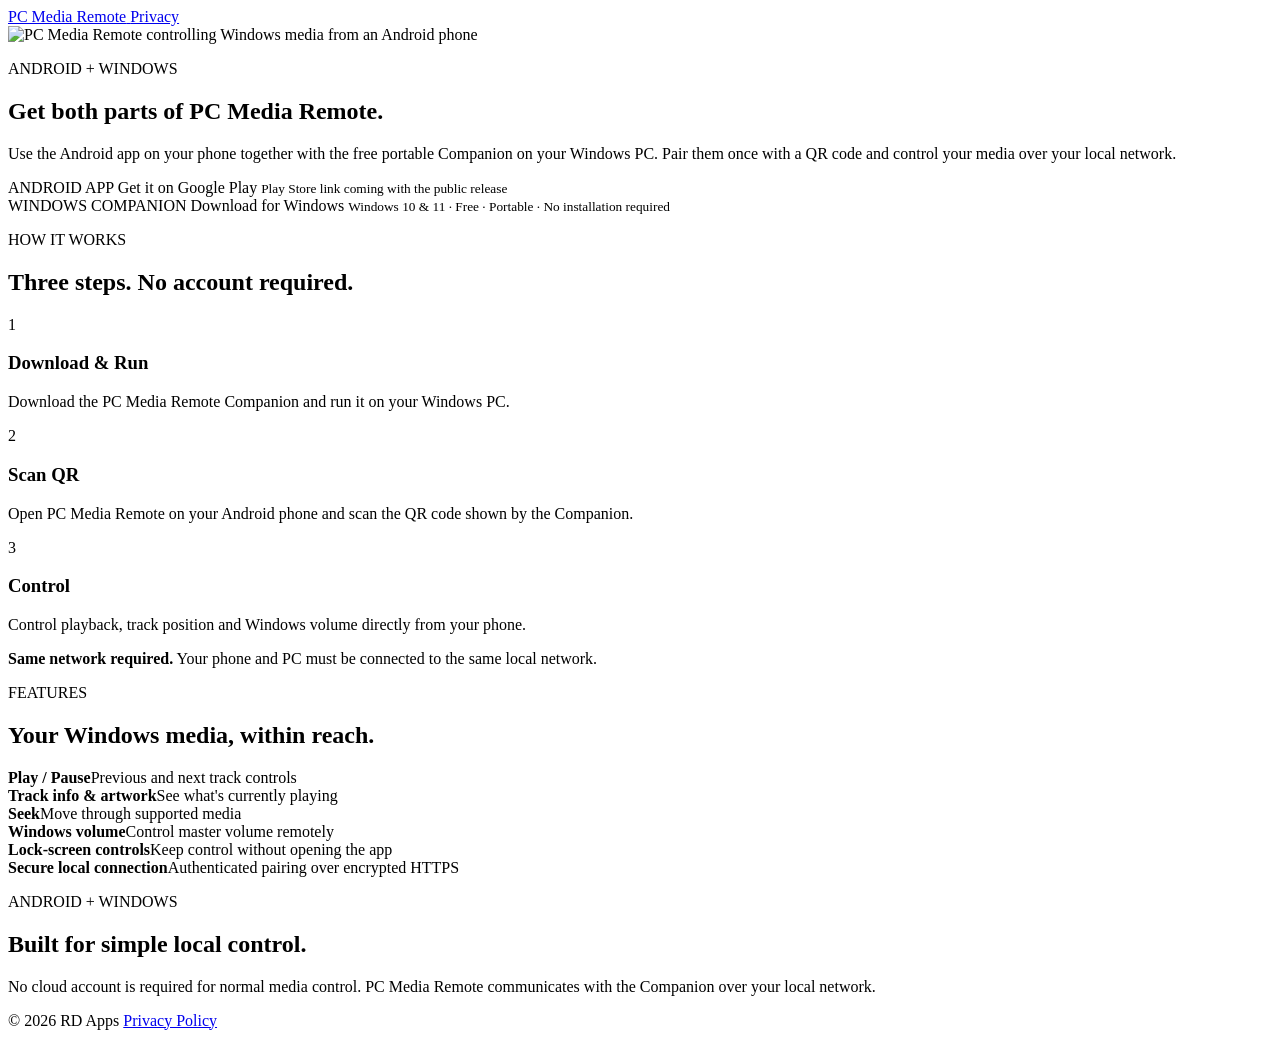
==== pc-media-remote/index.html @ 3c81f801 "Add files via upload" ====
<!doctype html>
<html lang="en">
<head>
  <meta charset="utf-8">
  <meta name="viewport" content="width=device-width, initial-scale=1">
  <meta name="description" content="PC Media Remote lets you control Windows media playback and volume securely from your Android phone over your local network.">
  <title>PC Media Remote — RD Apps</title>
  <link rel="stylesheet" href="assets/style.css">
</head>
<body>
  <header class="site-header">
    <div class="wrap nav">
      <a class="brand" href="./" aria-label="PC Media Remote home">
        <span class="brand-mark"><i></i><i></i><i></i></span>
        <span>PC Media Remote</span>
      </a>
      <a class="nav-link" href="privacy/">Privacy</a>
    </div>
  </header>

  <main>
    <section class="hero wrap">
      <img class="hero-image" src="assets/pc-media-remote-feature.jpg" alt="PC Media Remote controlling Windows media from an Android phone">
      <div class="download-card">
        <div>
          <p class="eyebrow">ANDROID + WINDOWS</p>
          <h1>Get both parts of PC Media Remote.</h1>
          <p class="lead">Use the Android app on your phone together with the free portable Companion on your Windows PC. Pair them once with a QR code and control your media over your local network.</p>
        </div>
        <div class="download-options">
          <div class="download-option">
            <span class="platform">ANDROID APP</span>
            <span class="button disabled" aria-disabled="true">Get it on Google Play</span>
            <small>Play Store link coming with the public release</small>
          </div>
          <div class="download-option">
            <span class="platform">WINDOWS COMPANION</span>
            <span class="button disabled" aria-disabled="true">Download for Windows</span>
            <small>Windows 10 &amp; 11 · Free · Portable · No installation required</small>
          </div>
        </div>
      </div>
    </section>

    <section class="section wrap">
      <div class="section-heading">
        <p class="eyebrow">HOW IT WORKS</p>
        <h2>Three steps. No account required.</h2>
      </div>
      <div class="steps">
        <article class="card step"><span class="number">1</span><h3>Download &amp; Run</h3><p>Download the PC Media Remote Companion and run it on your Windows PC.</p></article>
        <article class="card step"><span class="number">2</span><h3>Scan QR</h3><p>Open PC Media Remote on your Android phone and scan the QR code shown by the Companion.</p></article>
        <article class="card step"><span class="number">3</span><h3>Control</h3><p>Control playback, track position and Windows volume directly from your phone.</p></article>
      </div>
      <div class="network-note"><span class="dot"></span><strong>Same network required.</strong> Your phone and PC must be connected to the same local network.</div>
    </section>

    <section class="section wrap">
      <div class="section-heading">
        <p class="eyebrow">FEATURES</p>
        <h2>Your Windows media, within reach.</h2>
      </div>
      <div class="features">
        <article class="feature"><strong>Play / Pause</strong><span>Previous and next track controls</span></article>
        <article class="feature"><strong>Track info &amp; artwork</strong><span>See what's currently playing</span></article>
        <article class="feature"><strong>Seek</strong><span>Move through supported media</span></article>
        <article class="feature"><strong>Windows volume</strong><span>Control master volume remotely</span></article>
        <article class="feature"><strong>Lock-screen controls</strong><span>Keep control without opening the app</span></article>
        <article class="feature"><strong>Secure local connection</strong><span>Authenticated pairing over encrypted HTTPS</span></article>
      </div>
    </section>

    <section class="section wrap final-card">
      <div><p class="eyebrow">ANDROID + WINDOWS</p><h2>Built for simple local control.</h2><p>No cloud account is required for normal media control. PC Media Remote communicates with the Companion over your local network.</p></div>
      <span class="mini-mark"><i></i><i></i><i></i></span>
    </section>
  </main>

  <footer>
    <div class="wrap footer-inner">
      <span>© 2026 RD Apps</span>
      <a href="privacy/">Privacy Policy</a>
    </div>
  </footer>
</body>
</html>
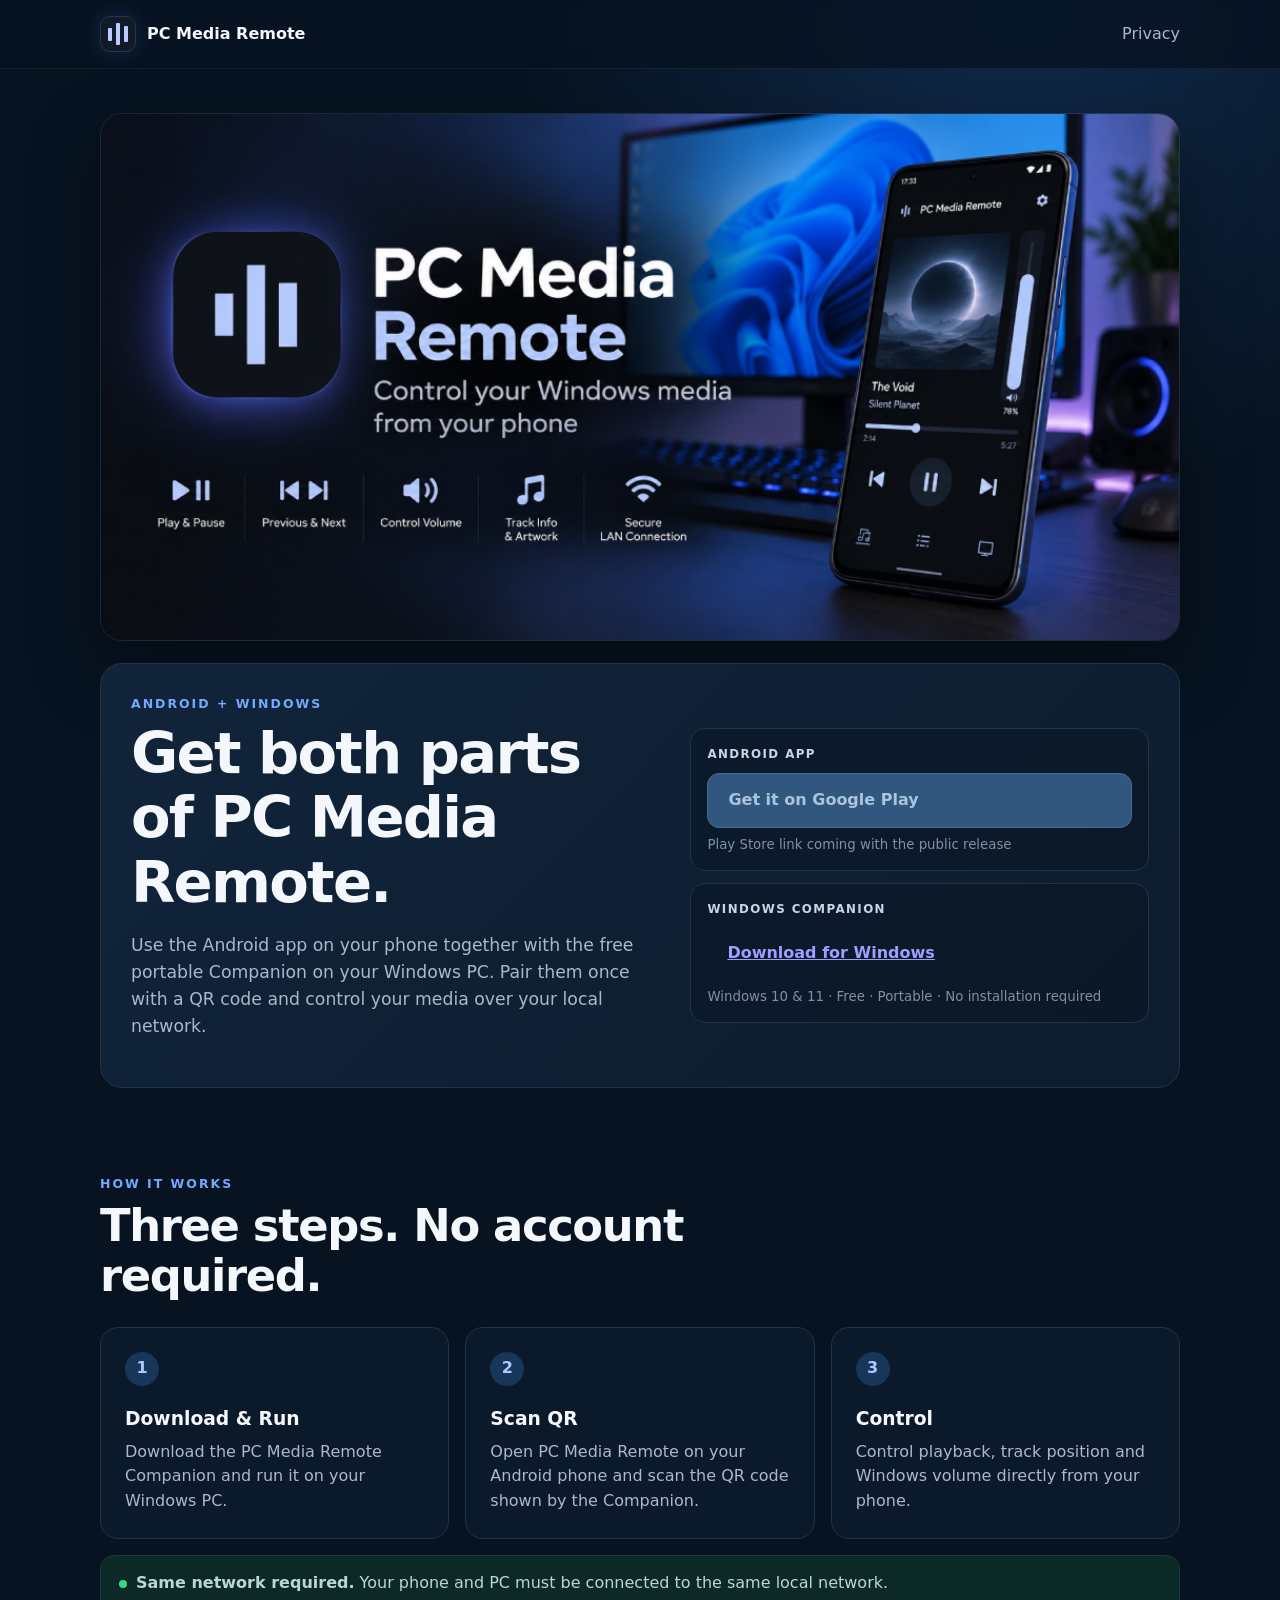
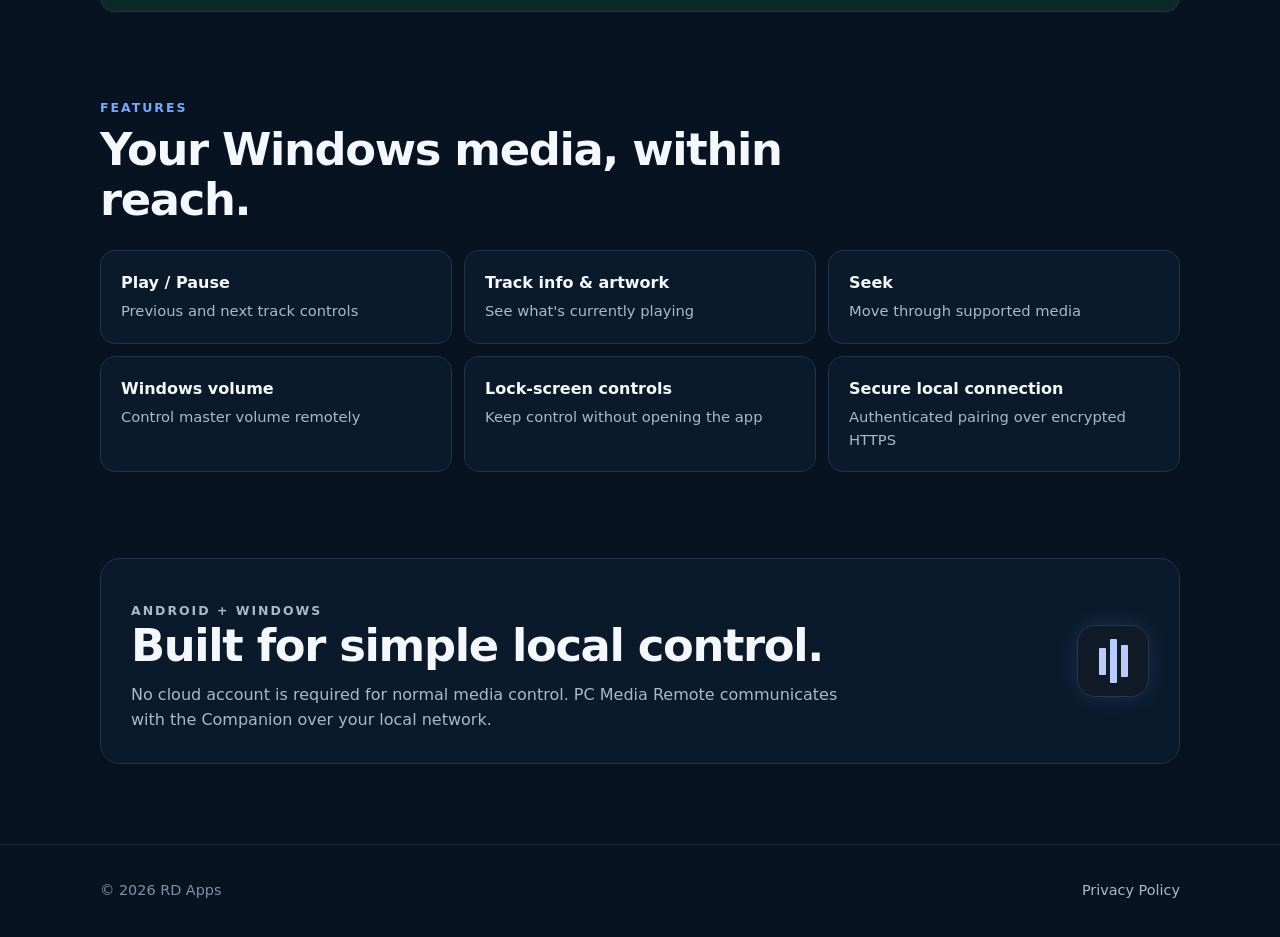
==== commit 96a89f8e: "Update index.html" ====
--- a/pc-media-remote/index.html
+++ b/pc-media-remote/index.html
@@ -33,11 +33,14 @@
             <span class="button disabled" aria-disabled="true">Get it on Google Play</span>
             <small>Play Store link coming with the public release</small>
           </div>
-          <div class="download-option">
-            <span class="platform">WINDOWS COMPANION</span>
-            <span class="button disabled" aria-disabled="true">Download for Windows</span>
-            <small>Windows 10 &amp; 11 · Free · Portable · No installation required</small>
-          </div>
+         <div class="download-option">
+  <span class="platform">WINDOWS COMPANION</span>
+  <a class="button"
+     href="https://github.com/rdappsdev-sys/rdappsdev-sys.github.io/releases/download/v1.0.0/WindowsCompanion.exe">
+    Download for Windows
+  </a>
+  <small>Windows 10 &amp; 11 · Free · Portable · No installation required</small>
+</div>
         </div>
       </div>
     </section>
--- a/pc-media-remote/assets/style.css
+++ b/pc-media-remote/assets/style.css
@@ -0,0 +1 @@
+:root{color-scheme:dark;--bg:#071321;--panel:#0d1c2e;--panel2:#11243a;--text:#f4f7fb;--muted:#aab8ca;--line:#20344d;--blue:#75a9ff;--green:#39d98a;--max:1080px}*{box-sizing:border-box}html{scroll-behavior:smooth}body{margin:0;background:radial-gradient(circle at 80% 0,#102a4b 0,transparent 32rem),var(--bg);color:var(--text);font-family:Inter,ui-sans-serif,system-ui,-apple-system,BlinkMacSystemFont,"Segoe UI",sans-serif;line-height:1.55}.wrap{width:min(calc(100% - 40px),var(--max));margin-inline:auto}.site-header{border-bottom:1px solid rgba(255,255,255,.06);background:rgba(7,19,33,.82);backdrop-filter:blur(12px);position:sticky;top:0;z-index:10}.nav{height:68px;display:flex;align-items:center;justify-content:space-between}.brand{display:flex;align-items:center;gap:11px;color:var(--text);text-decoration:none;font-weight:700}.brand-mark,.mini-mark{display:flex;align-items:center;justify-content:center;gap:4px;background:#111a27;border:1px solid #28364a;border-radius:10px;box-shadow:0 0 22px rgba(91,137,255,.18)}.brand-mark{width:36px;height:36px}.brand-mark i,.mini-mark i{display:block;width:4px;background:#b8ccff;border-radius:1px}.brand-mark i:nth-child(1),.mini-mark i:nth-child(1){height:13px}.brand-mark i:nth-child(2),.mini-mark i:nth-child(2){height:22px}.brand-mark i:nth-child(3),.mini-mark i:nth-child(3){height:16px}.nav-link,footer a{color:var(--muted);text-decoration:none}.nav-link:hover,footer a:hover{color:var(--text)}.hero{padding-top:44px}.hero-image{display:block;width:100%;height:auto;border-radius:22px;border:1px solid rgba(255,255,255,.09);box-shadow:0 28px 70px rgba(0,0,0,.38)}.download-card{margin-top:22px;padding:30px;display:grid;grid-template-columns:1.15fr 1fr;gap:32px;align-items:center;background:linear-gradient(135deg,var(--panel2),var(--panel));border:1px solid var(--line);border-radius:22px}.eyebrow{margin:0 0 8px;color:var(--blue);font-size:.78rem;font-weight:800;letter-spacing:.16em}.download-card h1,.section h2{margin:0;line-height:1.12;letter-spacing:-.03em}.download-card h1{font-size:clamp(2rem,5vw,3.6rem)}.lead{max-width:720px;color:var(--muted);font-size:1.08rem}.requirements{margin-bottom:0;color:#d5deea;font-size:.92rem}.requirements span{color:#61748d;padding:0 5px}.download-options{display:grid;gap:12px}.download-option{padding:16px;border:1px solid var(--line);border-radius:15px;background:rgba(7,19,33,.45)}.platform{display:block;margin-bottom:9px;color:#c8d5e6;font-size:.74rem;font-weight:800;letter-spacing:.12em}.button{display:block;padding:14px 20px;border-radius:12px;font-weight:750}.button.disabled{background:#31577f;color:#a9c4df;cursor:not-allowed;border:1px solid #426b96}.download-option small{display:block;margin-top:8px;color:#7f90a5;line-height:1.35}.section{padding-top:86px}.section-heading{max-width:720px;margin-bottom:25px}.section h2{font-size:clamp(1.8rem,4vw,2.8rem)}.steps{display:grid;grid-template-columns:repeat(3,1fr);gap:16px}.card,.feature,.final-card{border:1px solid var(--line);background:rgba(13,28,46,.8)}.card{padding:24px;border-radius:18px}.number{display:grid;place-items:center;width:34px;height:34px;border-radius:50%;background:#17365a;color:#a9cbff;font-weight:800}.step h3{margin:18px 0 7px}.step p,.final-card p{margin:0;color:var(--muted)}.network-note{margin-top:16px;padding:15px 18px;border:1px solid #1c3c35;background:#0b2926;border-radius:14px;color:#bdd7cf}.dot{display:inline-block;width:8px;height:8px;border-radius:50%;background:var(--green);margin-right:9px}.features{display:grid;grid-template-columns:repeat(3,1fr);gap:12px}.feature{padding:20px;border-radius:15px}.feature strong,.feature span{display:block}.feature span{margin-top:4px;color:var(--muted);font-size:.92rem}.final-card{margin-top:86px;padding:30px;border-radius:20px;display:flex;align-items:center;justify-content:space-between;gap:25px}.final-card p{max-width:720px;margin-top:12px}.mini-mark{flex:0 0 auto;width:72px;height:72px;border-radius:18px}.mini-mark i{width:7px}.mini-mark i:nth-child(1){height:27px}.mini-mark i:nth-child(2){height:44px}.mini-mark i:nth-child(3){height:32px}footer{margin-top:80px;border-top:1px solid rgba(255,255,255,.07)}.footer-inner{min-height:92px;display:flex;align-items:center;justify-content:space-between;color:#7f90a5;font-size:.9rem}@media(max-width:760px){.wrap{width:min(calc(100% - 26px),var(--max))}.site-header{position:static}.hero{padding-top:22px}.hero-image{border-radius:14px}.download-card{grid-template-columns:1fr;padding:22px}.download-options{grid-template-columns:1fr}.steps,.features{grid-template-columns:1fr}.section{padding-top:62px}.final-card{margin-top:62px;padding:22px}.mini-mark{display:none}.footer-inner{flex-direction:column;justify-content:center;gap:8px}}
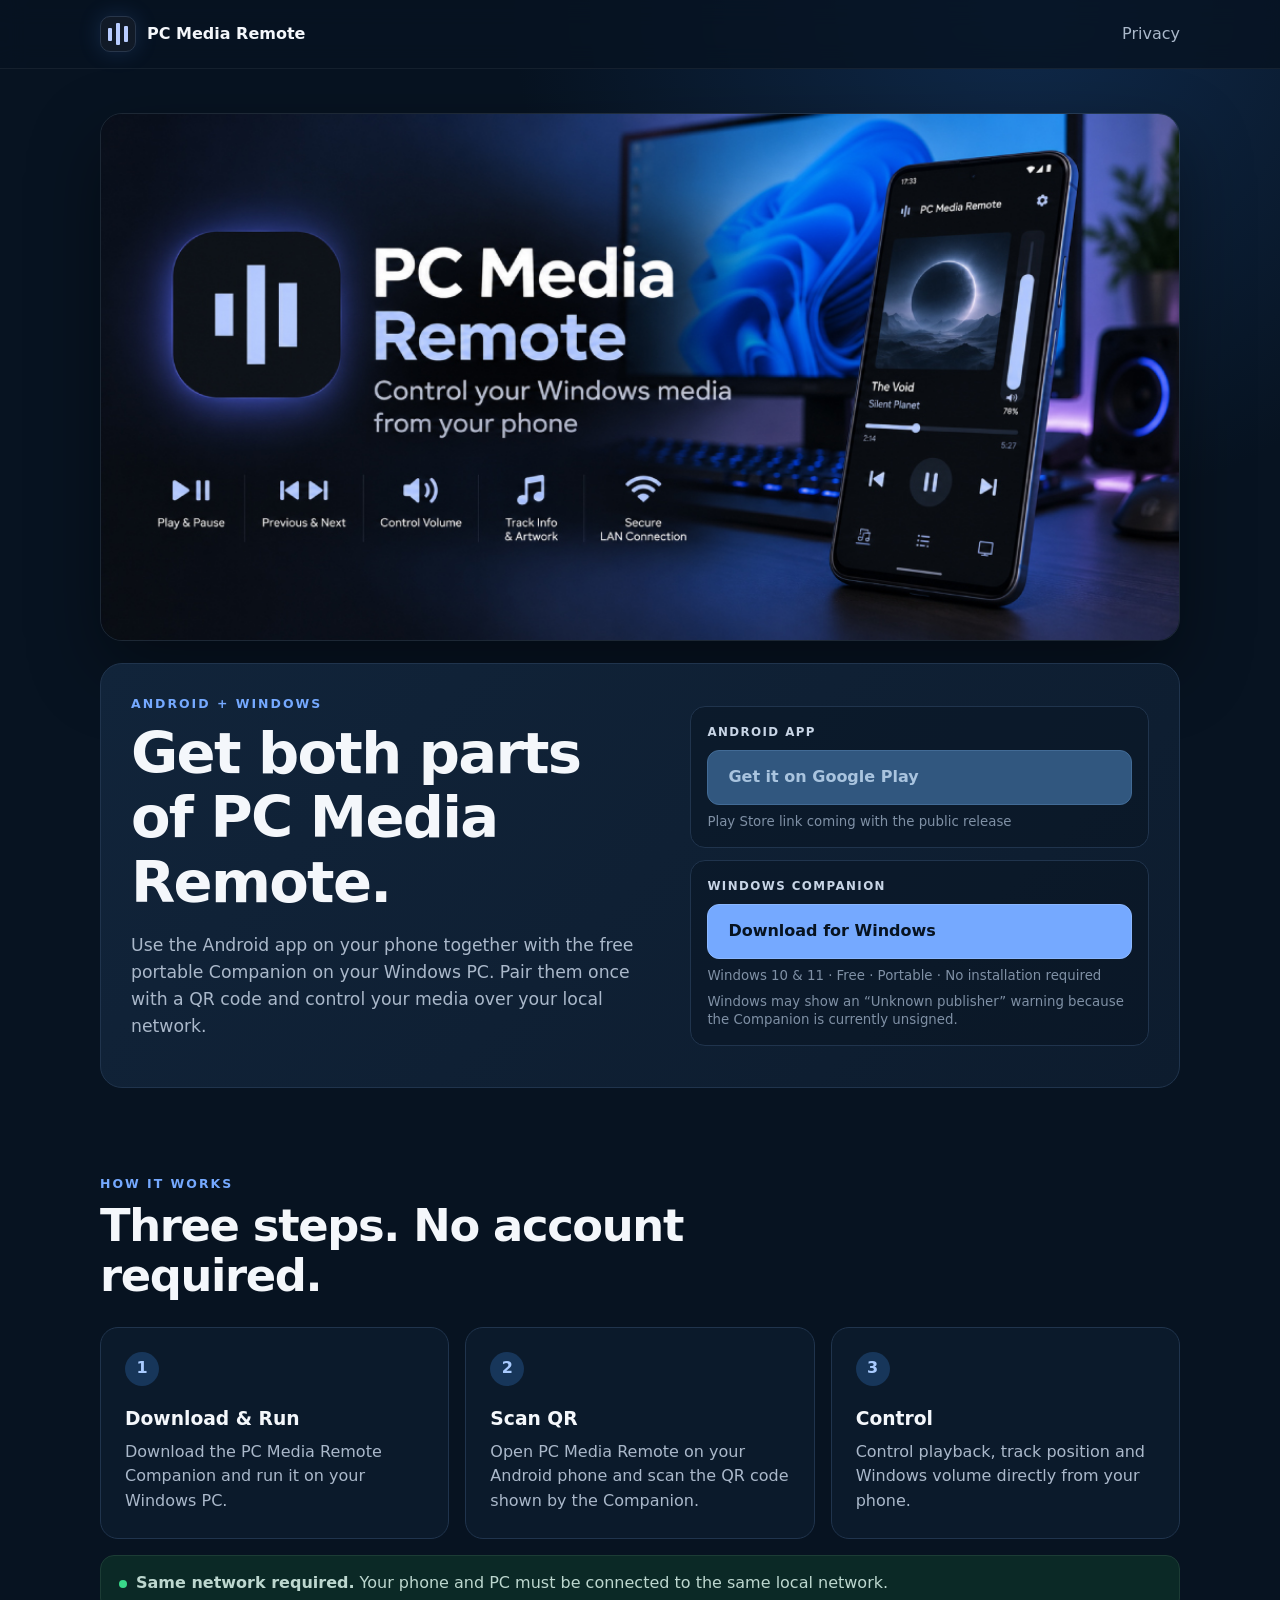
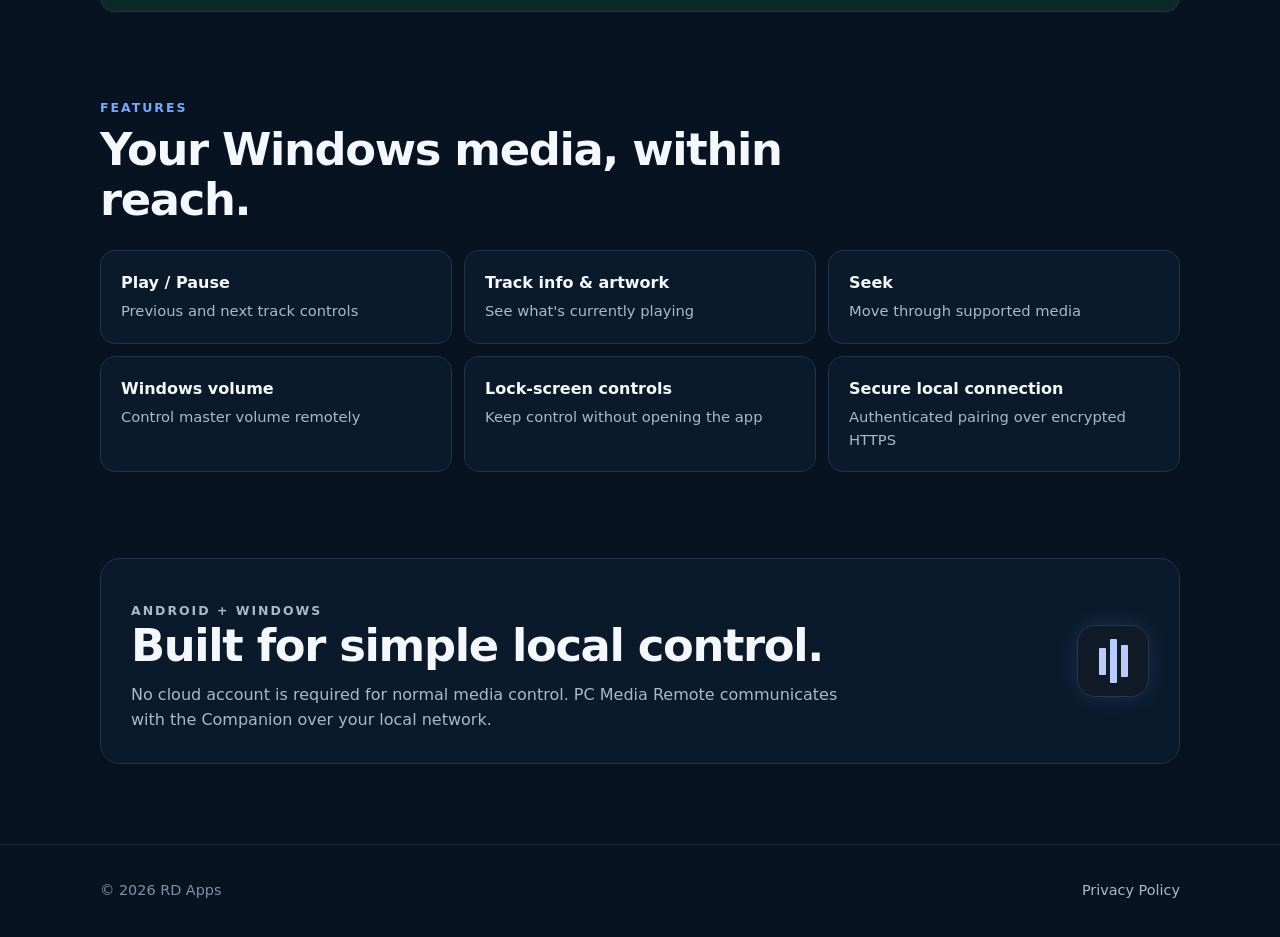
==== commit e5f7366e: "Update index.html" ====
--- a/pc-media-remote/index.html
+++ b/pc-media-remote/index.html
@@ -40,6 +40,7 @@
     Download for Windows
   </a>
   <small>Windows 10 &amp; 11 · Free · Portable · No installation required</small>
+  <small>Windows may show an “Unknown publisher” warning because the Companion is currently unsigned.</small>
 </div>
         </div>
       </div>
--- a/pc-media-remote/assets/style.css
+++ b/pc-media-remote/assets/style.css
@@ -1 +1 @@
-:root{color-scheme:dark;--bg:#071321;--panel:#0d1c2e;--panel2:#11243a;--text:#f4f7fb;--muted:#aab8ca;--line:#20344d;--blue:#75a9ff;--green:#39d98a;--max:1080px}*{box-sizing:border-box}html{scroll-behavior:smooth}body{margin:0;background:radial-gradient(circle at 80% 0,#102a4b 0,transparent 32rem),var(--bg);color:var(--text);font-family:Inter,ui-sans-serif,system-ui,-apple-system,BlinkMacSystemFont,"Segoe UI",sans-serif;line-height:1.55}.wrap{width:min(calc(100% - 40px),var(--max));margin-inline:auto}.site-header{border-bottom:1px solid rgba(255,255,255,.06);background:rgba(7,19,33,.82);backdrop-filter:blur(12px);position:sticky;top:0;z-index:10}.nav{height:68px;display:flex;align-items:center;justify-content:space-between}.brand{display:flex;align-items:center;gap:11px;color:var(--text);text-decoration:none;font-weight:700}.brand-mark,.mini-mark{display:flex;align-items:center;justify-content:center;gap:4px;background:#111a27;border:1px solid #28364a;border-radius:10px;box-shadow:0 0 22px rgba(91,137,255,.18)}.brand-mark{width:36px;height:36px}.brand-mark i,.mini-mark i{display:block;width:4px;background:#b8ccff;border-radius:1px}.brand-mark i:nth-child(1),.mini-mark i:nth-child(1){height:13px}.brand-mark i:nth-child(2),.mini-mark i:nth-child(2){height:22px}.brand-mark i:nth-child(3),.mini-mark i:nth-child(3){height:16px}.nav-link,footer a{color:var(--muted);text-decoration:none}.nav-link:hover,footer a:hover{color:var(--text)}.hero{padding-top:44px}.hero-image{display:block;width:100%;height:auto;border-radius:22px;border:1px solid rgba(255,255,255,.09);box-shadow:0 28px 70px rgba(0,0,0,.38)}.download-card{margin-top:22px;padding:30px;display:grid;grid-template-columns:1.15fr 1fr;gap:32px;align-items:center;background:linear-gradient(135deg,var(--panel2),var(--panel));border:1px solid var(--line);border-radius:22px}.eyebrow{margin:0 0 8px;color:var(--blue);font-size:.78rem;font-weight:800;letter-spacing:.16em}.download-card h1,.section h2{margin:0;line-height:1.12;letter-spacing:-.03em}.download-card h1{font-size:clamp(2rem,5vw,3.6rem)}.lead{max-width:720px;color:var(--muted);font-size:1.08rem}.requirements{margin-bottom:0;color:#d5deea;font-size:.92rem}.requirements span{color:#61748d;padding:0 5px}.download-options{display:grid;gap:12px}.download-option{padding:16px;border:1px solid var(--line);border-radius:15px;background:rgba(7,19,33,.45)}.platform{display:block;margin-bottom:9px;color:#c8d5e6;font-size:.74rem;font-weight:800;letter-spacing:.12em}.button{display:block;padding:14px 20px;border-radius:12px;font-weight:750}.button.disabled{background:#31577f;color:#a9c4df;cursor:not-allowed;border:1px solid #426b96}.download-option small{display:block;margin-top:8px;color:#7f90a5;line-height:1.35}.section{padding-top:86px}.section-heading{max-width:720px;margin-bottom:25px}.section h2{font-size:clamp(1.8rem,4vw,2.8rem)}.steps{display:grid;grid-template-columns:repeat(3,1fr);gap:16px}.card,.feature,.final-card{border:1px solid var(--line);background:rgba(13,28,46,.8)}.card{padding:24px;border-radius:18px}.number{display:grid;place-items:center;width:34px;height:34px;border-radius:50%;background:#17365a;color:#a9cbff;font-weight:800}.step h3{margin:18px 0 7px}.step p,.final-card p{margin:0;color:var(--muted)}.network-note{margin-top:16px;padding:15px 18px;border:1px solid #1c3c35;background:#0b2926;border-radius:14px;color:#bdd7cf}.dot{display:inline-block;width:8px;height:8px;border-radius:50%;background:var(--green);margin-right:9px}.features{display:grid;grid-template-columns:repeat(3,1fr);gap:12px}.feature{padding:20px;border-radius:15px}.feature strong,.feature span{display:block}.feature span{margin-top:4px;color:var(--muted);font-size:.92rem}.final-card{margin-top:86px;padding:30px;border-radius:20px;display:flex;align-items:center;justify-content:space-between;gap:25px}.final-card p{max-width:720px;margin-top:12px}.mini-mark{flex:0 0 auto;width:72px;height:72px;border-radius:18px}.mini-mark i{width:7px}.mini-mark i:nth-child(1){height:27px}.mini-mark i:nth-child(2){height:44px}.mini-mark i:nth-child(3){height:32px}footer{margin-top:80px;border-top:1px solid rgba(255,255,255,.07)}.footer-inner{min-height:92px;display:flex;align-items:center;justify-content:space-between;color:#7f90a5;font-size:.9rem}@media(max-width:760px){.wrap{width:min(calc(100% - 26px),var(--max))}.site-header{position:static}.hero{padding-top:22px}.hero-image{border-radius:14px}.download-card{grid-template-columns:1fr;padding:22px}.download-options{grid-template-columns:1fr}.steps,.features{grid-template-columns:1fr}.section{padding-top:62px}.final-card{margin-top:62px;padding:22px}.mini-mark{display:none}.footer-inner{flex-direction:column;justify-content:center;gap:8px}}
+:root{color-scheme:dark;--bg:#071321;--panel:#0d1c2e;--panel2:#11243a;--text:#f4f7fb;--muted:#aab8ca;--line:#20344d;--blue:#75a9ff;--green:#39d98a;--max:1080px}*{box-sizing:border-box}html{scroll-behavior:smooth}body{margin:0;background:radial-gradient(circle at 80% 0,#102a4b 0,transparent 32rem),var(--bg);color:var(--text);font-family:Inter,ui-sans-serif,system-ui,-apple-system,BlinkMacSystemFont,"Segoe UI",sans-serif;line-height:1.55}.wrap{width:min(calc(100% - 40px),var(--max));margin-inline:auto}.site-header{border-bottom:1px solid rgba(255,255,255,.06);background:rgba(7,19,33,.82);backdrop-filter:blur(12px);position:sticky;top:0;z-index:10}.nav{height:68px;display:flex;align-items:center;justify-content:space-between}.brand{display:flex;align-items:center;gap:11px;color:var(--text);text-decoration:none;font-weight:700}.brand-mark,.mini-mark{display:flex;align-items:center;justify-content:center;gap:4px;background:#111a27;border:1px solid #28364a;border-radius:10px;box-shadow:0 0 22px rgba(91,137,255,.18)}.brand-mark{width:36px;height:36px}.brand-mark i,.mini-mark i{display:block;width:4px;background:#b8ccff;border-radius:1px}.brand-mark i:nth-child(1),.mini-mark i:nth-child(1){height:13px}.brand-mark i:nth-child(2),.mini-mark i:nth-child(2){height:22px}.brand-mark i:nth-child(3),.mini-mark i:nth-child(3){height:16px}.nav-link,footer a{color:var(--muted);text-decoration:none}.nav-link:hover,footer a:hover{color:var(--text)}.hero{padding-top:44px}.hero-image{display:block;width:100%;height:auto;border-radius:22px;border:1px solid rgba(255,255,255,.09);box-shadow:0 28px 70px rgba(0,0,0,.38)}.download-card{margin-top:22px;padding:30px;display:grid;grid-template-columns:1.15fr 1fr;gap:32px;align-items:center;background:linear-gradient(135deg,var(--panel2),var(--panel));border:1px solid var(--line);border-radius:22px}.eyebrow{margin:0 0 8px;color:var(--blue);font-size:.78rem;font-weight:800;letter-spacing:.16em}.download-card h1,.section h2{margin:0;line-height:1.12;letter-spacing:-.03em}.download-card h1{font-size:clamp(2rem,5vw,3.6rem)}.lead{max-width:720px;color:var(--muted);font-size:1.08rem}.requirements{margin-bottom:0;color:#d5deea;font-size:.92rem}.requirements span{color:#61748d;padding:0 5px}.download-options{display:grid;gap:12px}.download-option{padding:16px;border:1px solid var(--line);border-radius:15px;background:rgba(7,19,33,.45)}.platform{display:block;margin-bottom:9px;color:#c8d5e6;font-size:.74rem;font-weight:800;letter-spacing:.12em}.button{display:block;padding:14px 20px;border-radius:12px;font-weight:750;background:#75a9ff;color:#071321;text-decoration:none;border:1px solid #8bb7ff;transition:background .15s ease,transform .15s ease}.button:hover{background:#8bb7ff;transform:translateY(-1px)}.button.disabled{background:#31577f;color:#a9c4df;cursor:not-allowed;border:1px solid #426b96}.download-option small{display:block;margin-top:8px;color:#7f90a5;line-height:1.35}.section{padding-top:86px}.section-heading{max-width:720px;margin-bottom:25px}.section h2{font-size:clamp(1.8rem,4vw,2.8rem)}.steps{display:grid;grid-template-columns:repeat(3,1fr);gap:16px}.card,.feature,.final-card{border:1px solid var(--line);background:rgba(13,28,46,.8)}.card{padding:24px;border-radius:18px}.number{display:grid;place-items:center;width:34px;height:34px;border-radius:50%;background:#17365a;color:#a9cbff;font-weight:800}.step h3{margin:18px 0 7px}.step p,.final-card p{margin:0;color:var(--muted)}.network-note{margin-top:16px;padding:15px 18px;border:1px solid #1c3c35;background:#0b2926;border-radius:14px;color:#bdd7cf}.dot{display:inline-block;width:8px;height:8px;border-radius:50%;background:var(--green);margin-right:9px}.features{display:grid;grid-template-columns:repeat(3,1fr);gap:12px}.feature{padding:20px;border-radius:15px}.feature strong,.feature span{display:block}.feature span{margin-top:4px;color:var(--muted);font-size:.92rem}.final-card{margin-top:86px;padding:30px;border-radius:20px;display:flex;align-items:center;justify-content:space-between;gap:25px}.final-card p{max-width:720px;margin-top:12px}.mini-mark{flex:0 0 auto;width:72px;height:72px;border-radius:18px}.mini-mark i{width:7px}.mini-mark i:nth-child(1){height:27px}.mini-mark i:nth-child(2){height:44px}.mini-mark i:nth-child(3){height:32px}footer{margin-top:80px;border-top:1px solid rgba(255,255,255,.07)}.footer-inner{min-height:92px;display:flex;align-items:center;justify-content:space-between;color:#7f90a5;font-size:.9rem}@media(max-width:760px){.wrap{width:min(calc(100% - 26px),var(--max))}.site-header{position:static}.hero{padding-top:22px}.hero-image{border-radius:14px}.download-card{grid-template-columns:1fr;padding:22px}.download-options{grid-template-columns:1fr}.steps,.features{grid-template-columns:1fr}.section{padding-top:62px}.final-card{margin-top:62px;padding:22px}.mini-mark{display:none}.footer-inner{flex-direction:column;justify-content:center;gap:8px}}
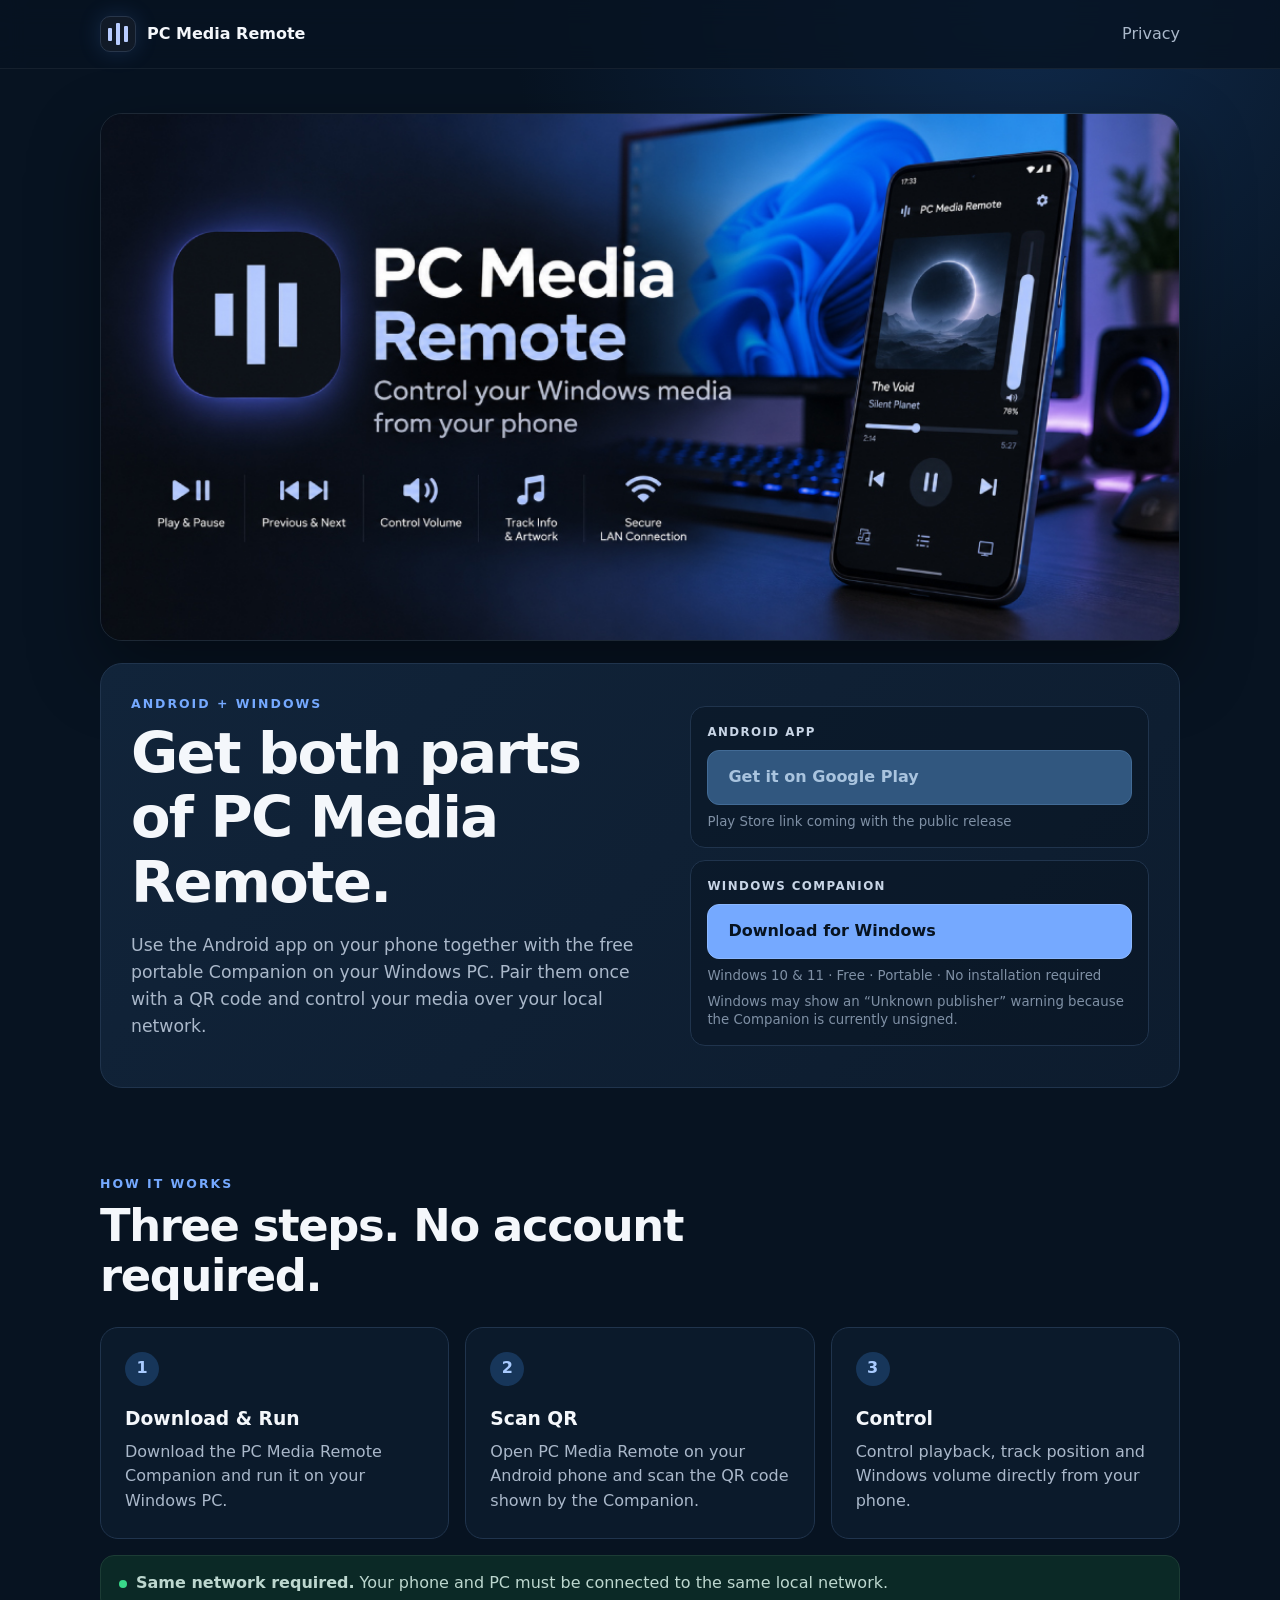
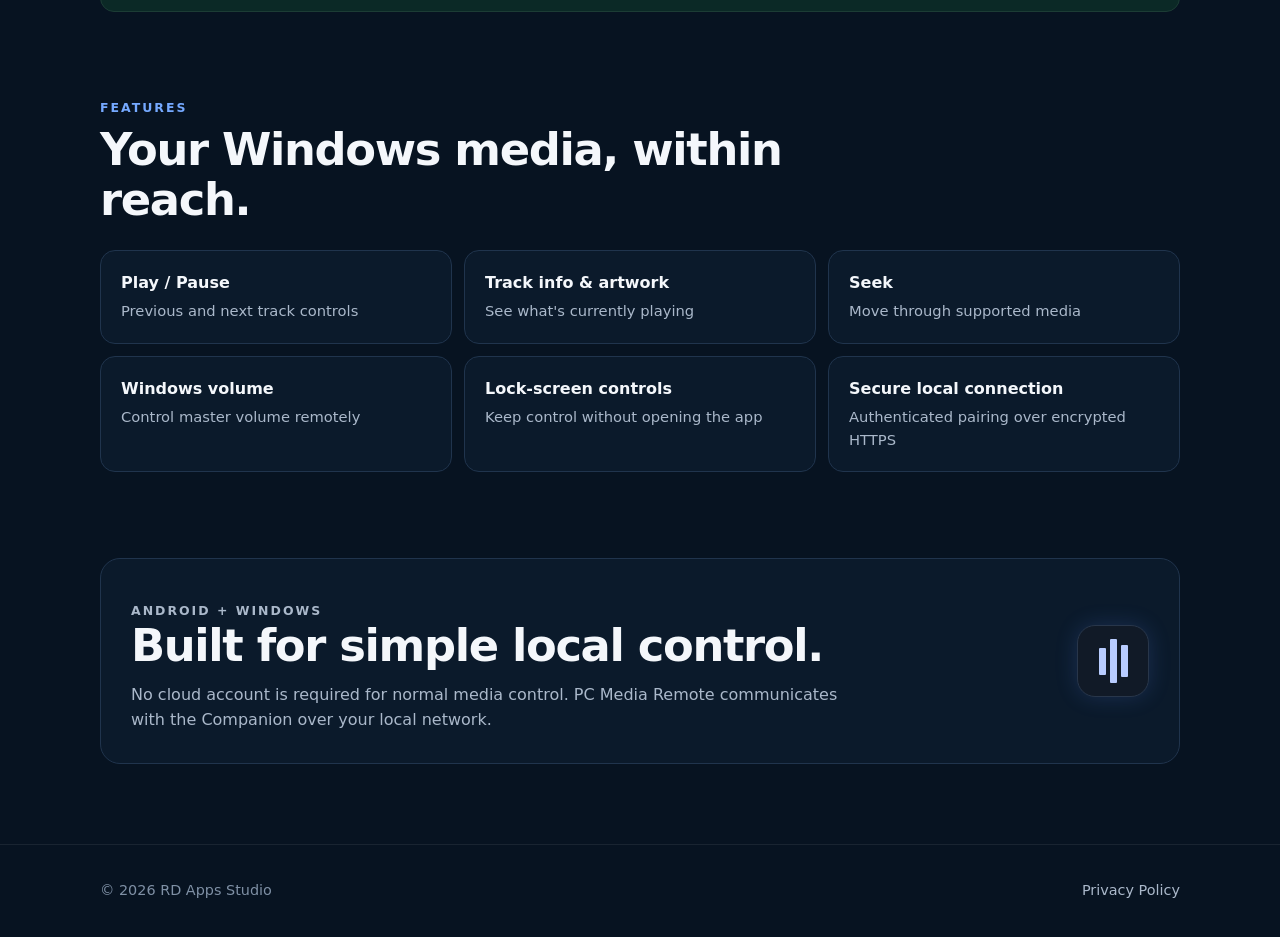
==== commit 52b3d0c8: "Update index.html" ====
--- a/pc-media-remote/index.html
+++ b/pc-media-remote/index.html
@@ -4,7 +4,7 @@
   <meta charset="utf-8">
   <meta name="viewport" content="width=device-width, initial-scale=1">
   <meta name="description" content="PC Media Remote lets you control Windows media playback and volume securely from your Android phone over your local network.">
-  <title>PC Media Remote — RD Apps</title>
+  <title>PC Media Remote — RD Apps Studio</title>
   <link rel="stylesheet" href="assets/style.css">
 </head>
 <body>
@@ -82,7 +82,7 @@
 
   <footer>
     <div class="wrap footer-inner">
-      <span>© 2026 RD Apps</span>
+      <span>© 2026 RD Apps Studio</span>
       <a href="privacy/">Privacy Policy</a>
     </div>
   </footer>
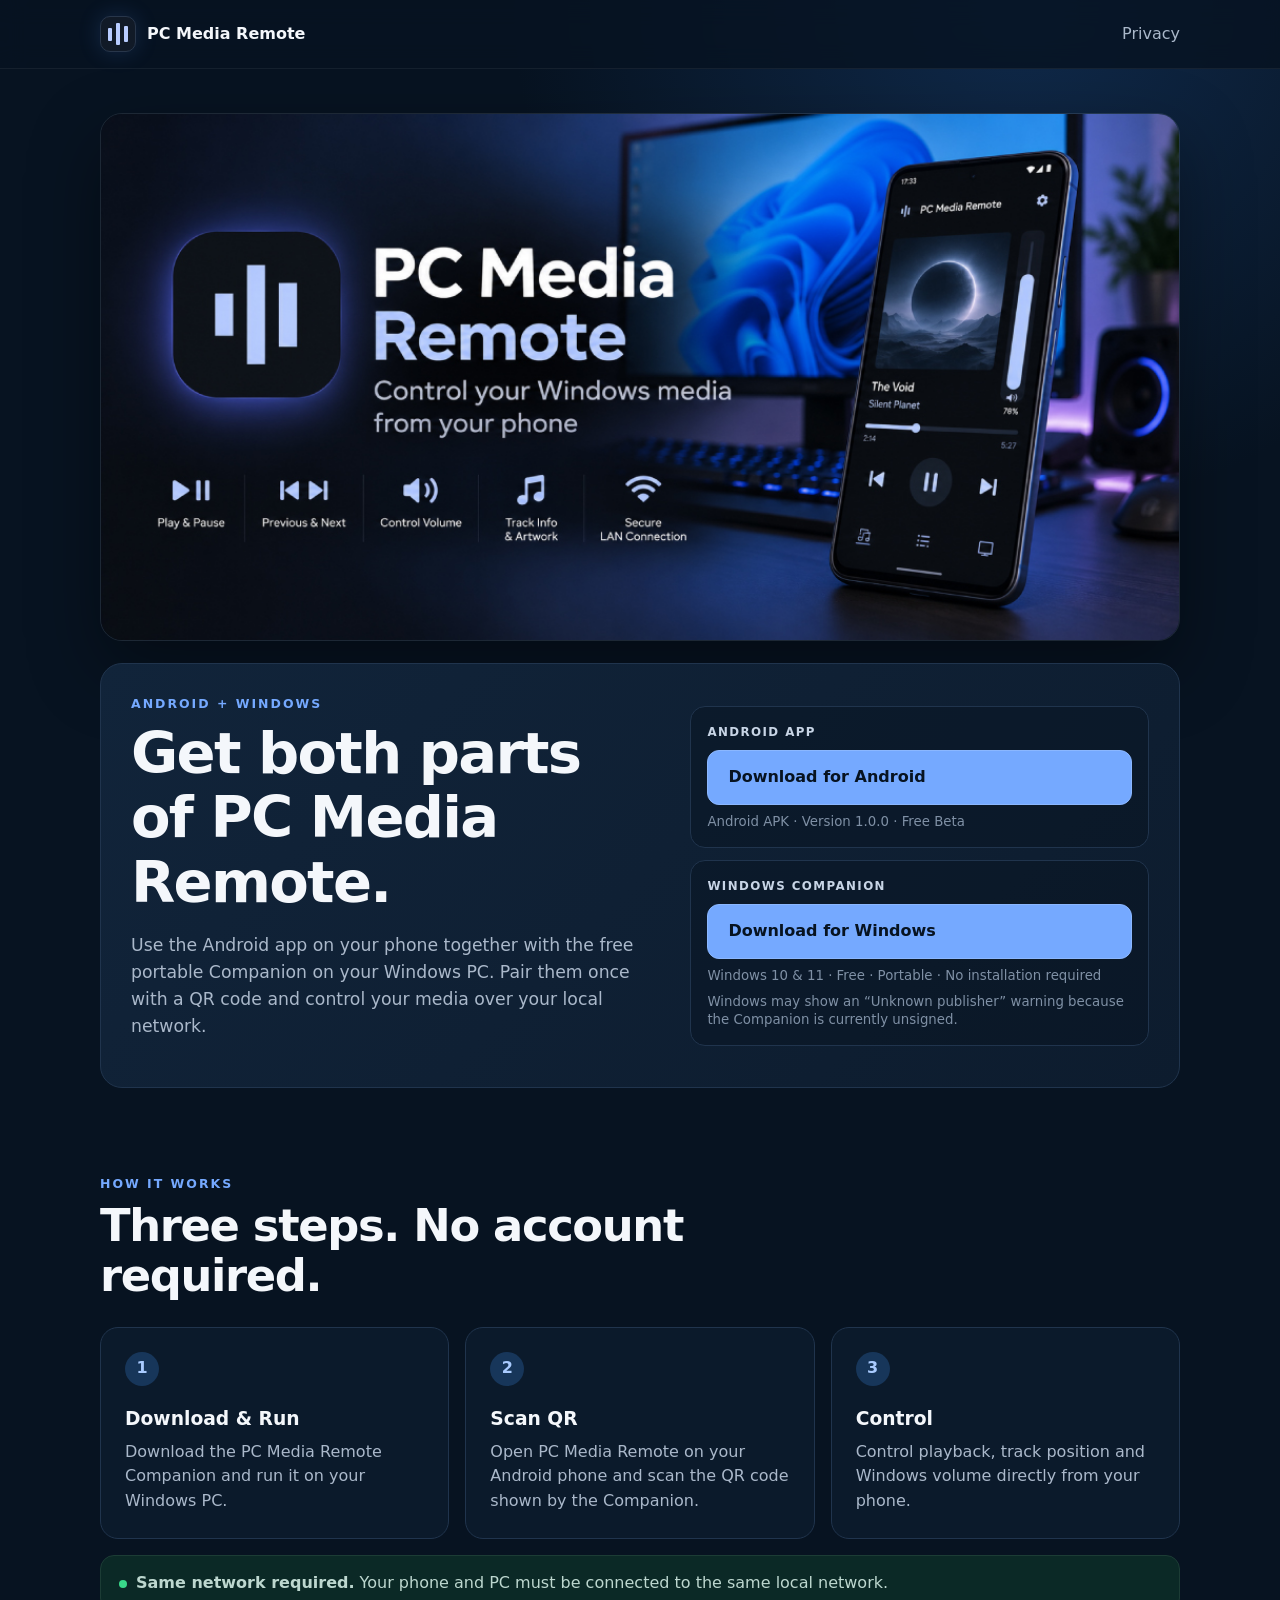
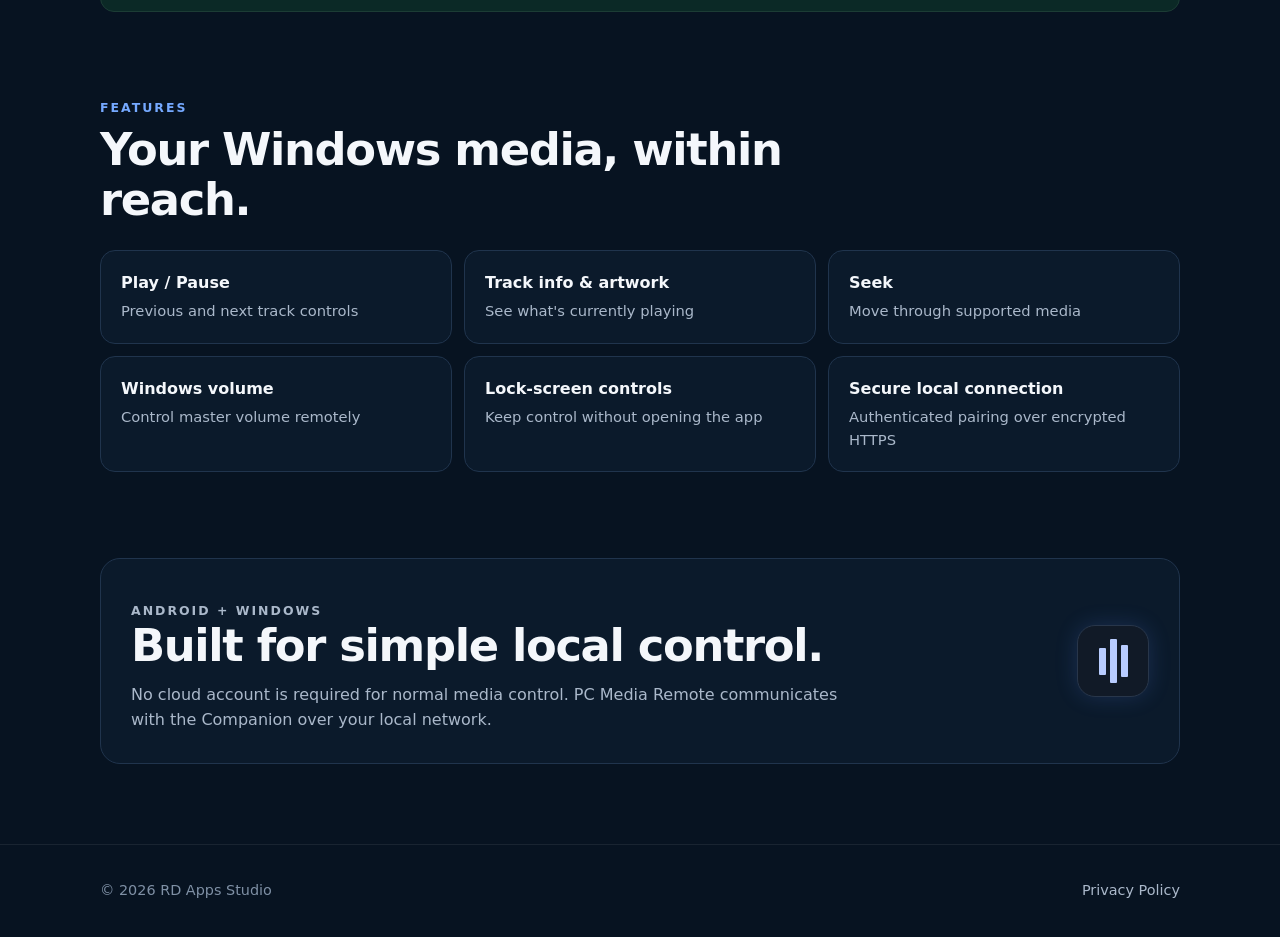
==== commit eeda0655: "Update index.html" ====
--- a/pc-media-remote/index.html
+++ b/pc-media-remote/index.html
@@ -30,8 +30,11 @@
         <div class="download-options">
           <div class="download-option">
             <span class="platform">ANDROID APP</span>
-            <span class="button disabled" aria-disabled="true">Get it on Google Play</span>
-            <small>Play Store link coming with the public release</small>
+            <a class="button"
+   href="https://github.com/rdappsdev-sys/rdappsdev-sys.github.io/releases/download/v1.0.0/PCMediaRemote-v1.0.0.apk">
+  Download for Android
+</a>
+            <small>Android APK · Version 1.0.0 · Free Beta</small>
           </div>
          <div class="download-option">
   <span class="platform">WINDOWS COMPANION</span>
